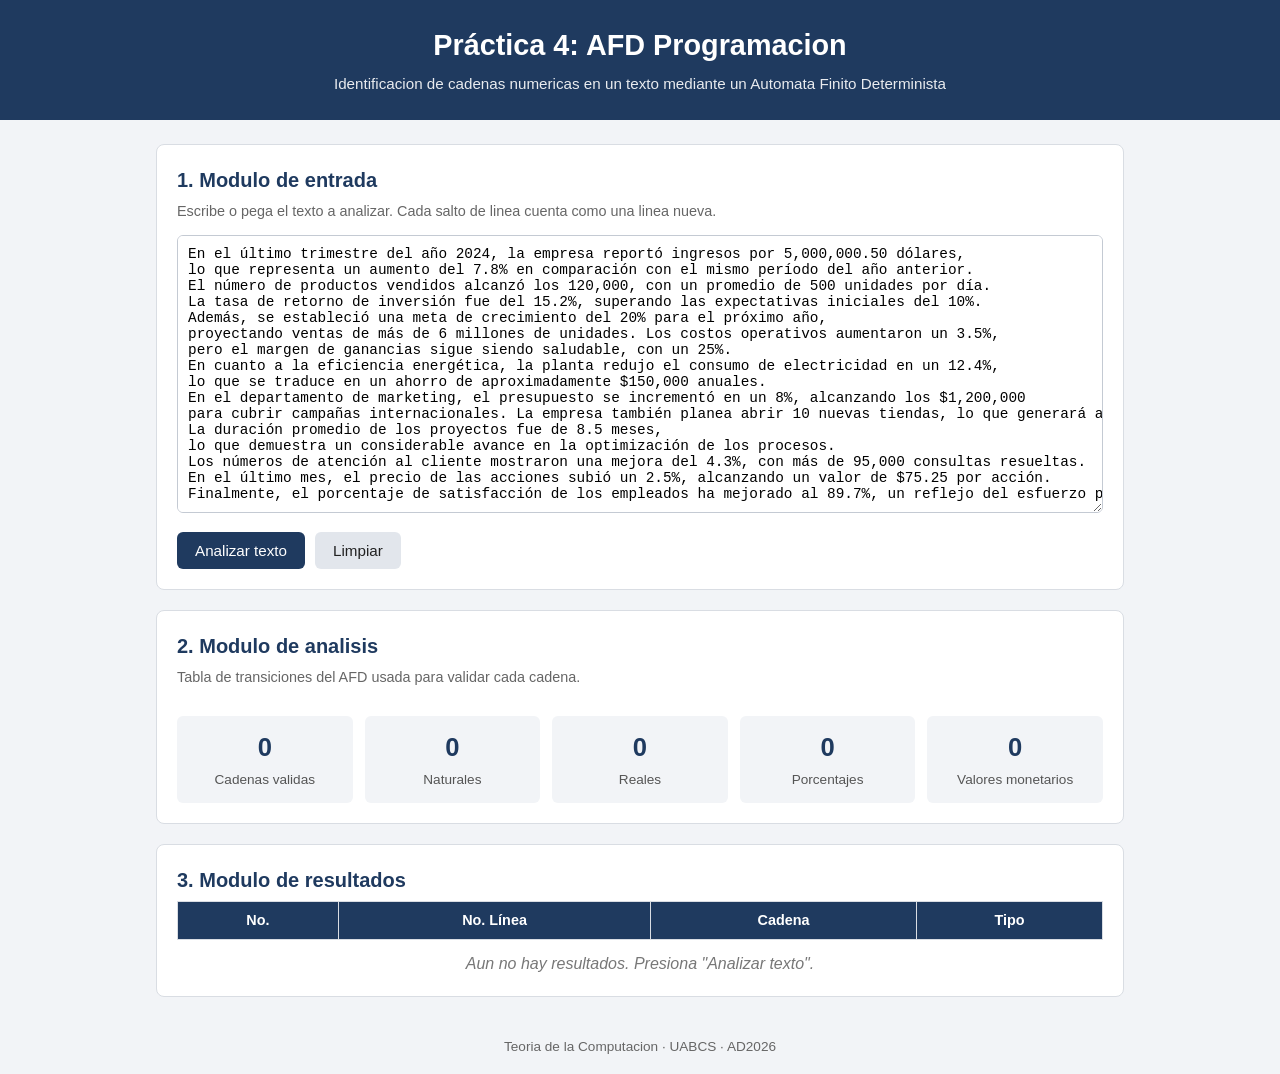
==== index.html @ 0c700735 "Subir archivos" ====
<!doctype html>
<html lang="es">
  <head>
    <meta charset="UTF-8" />
    <meta name="viewport" content="width=device-width, initial-scale=1.0" />
    <title>PR04 - AFD Programación</title>
    <link rel="stylesheet" href="styles.css" />

    <script type="module" src="script.js"></script>
  </head>
  <body>
    <header class="encabezado">
      <h1>Práctica 4: AFD Programacion</h1>
      <p>
        Identificacion de cadenas numericas en un texto mediante un Automata
        Finito Determinista
      </p>
    </header>

    <main class="contenedor">
      <!-- ===================== MODULO DE ENTRADA ===================== -->
      <section class="modulo" id="modulo-entrada">
        <h2>1. Modulo de entrada</h2>
        <p class="ayuda">
          Escribe o pega el texto a analizar. Cada salto de linea cuenta como
          una linea nueva.
        </p>

        <textarea id="texto-entrada" rows="16" wrap="off" spellcheck="false">
En el último trimestre del año 2024, la empresa reportó ingresos por 5,000,000.50 dólares,
lo que representa un aumento del 7.8% en comparación con el mismo período del año anterior.
El número de productos vendidos alcanzó los 120,000, con un promedio de 500 unidades por día.
La tasa de retorno de inversión fue del 15.2%, superando las expectativas iniciales del 10%.
Además, se estableció una meta de crecimiento del 20% para el próximo año,
proyectando ventas de más de 6 millones de unidades. Los costos operativos aumentaron un 3.5%,
pero el margen de ganancias sigue siendo saludable, con un 25%.
En cuanto a la eficiencia energética, la planta redujo el consumo de electricidad en un 12.4%,
lo que se traduce en un ahorro de aproximadamente $150,000 anuales.
En el departamento de marketing, el presupuesto se incrementó en un 8%, alcanzando los $1,200,000
para cubrir campañas internacionales. La empresa también planea abrir 10 nuevas tiendas, lo que generará alrededor de 500 empleos.
La duración promedio de los proyectos fue de 8.5 meses,
lo que demuestra un considerable avance en la optimización de los procesos.
Los números de atención al cliente mostraron una mejora del 4.3%, con más de 95,000 consultas resueltas.
En el último mes, el precio de las acciones subió un 2.5%, alcanzando un valor de $75.25 por acción.
Finalmente, el porcentaje de satisfacción de los empleados ha mejorado al 89.7%, un reflejo del esfuerzo por mantener un entorno laboral saludable.</textarea
        >

        <div class="botones">
          <button type="button" id="btn-analizar" class="btn btn-principal">
            Analizar texto
          </button>
          <button type="button" id="btn-limpiar" class="btn btn-secundario">
            Limpiar
          </button>
        </div>
      </section>

      <!-- ===================== MODULO DE ANALISIS ===================== -->
      <section class="modulo" id="modulo-analisis">
        <h2>2. Modulo de analisis</h2>
        <p class="ayuda">
          Tabla de transiciones del AFD usada para validar cada cadena.
        </p>

        <!-- El JS llena esta tabla con los estados y columnas de símbolos -->
        <div class="tabla-scroll">
          <table id="tabla-transiciones" class="tabla">
            <thead id="transiciones-encabezado"></thead>
            <tbody id="transiciones-cuerpo"></tbody>
          </table>
        </div>

        <div class="resumen">
          <div class="tarjeta">
            <span class="tarjeta-numero" id="total-cadenas">0</span>
            <span class="tarjeta-texto">Cadenas validas</span>
          </div>
          <div class="tarjeta">
            <span class="tarjeta-numero" id="total-naturales">0</span>
            <span class="tarjeta-texto">Naturales</span>
          </div>
          <div class="tarjeta">
            <span class="tarjeta-numero" id="total-reales">0</span>
            <span class="tarjeta-texto">Reales</span>
          </div>
          <div class="tarjeta">
            <span class="tarjeta-numero" id="total-porcentajes">0</span>
            <span class="tarjeta-texto">Porcentajes</span>
          </div>
          <div class="tarjeta">
            <span class="tarjeta-numero" id="total-monetarios">0</span>
            <span class="tarjeta-texto">Valores monetarios</span>
          </div>
        </div>
      </section>

      <!-- ===================== MODULO DE RESULTADOS ===================== -->
      <section class="modulo" id="modulo-resultados">
        <h2>3. Modulo de resultados</h2>

        <div class="tabla-scroll">
          <table id="tabla-resultados" class="tabla">
            <thead>
              <tr>
                <th>No.</th>
                <th>No. Línea</th>
                <th>Cadena</th>
                <th>Tipo</th>
              </tr>
            </thead>
            <tbody id="resultados-cuerpo"></tbody>
          </table>
        </div>

        <p id="mensaje-vacio" class="mensaje-vacio">
          Aun no hay resultados. Presiona "Analizar texto".
        </p>
      </section>
    </main>

    <footer class="pie">
      <p>Teoria de la Computacion · UABCS · AD2026</p>
    </footer>

    <script src="script.js"></script>
  </body>
</html>
---- styles.css ----
* {
  box-sizing: border-box;
  margin: 0;
  padding: 0;
}

body {
  font-family: Arial, Helvetica, sans-serif;
  background-color: #f2f4f7;
  color: #222;
  line-height: 1.5;
}

.encabezado {
  background-color: #1f3a5f;
  color: #fff;
  text-align: center;
  padding: 24px 16px;
}

.encabezado h1 {
  font-size: 1.8rem;
  margin-bottom: 6px;
}

.encabezado p {
  font-size: 0.95rem;
  opacity: 0.9;
}

.pie {
  text-align: center;
  padding: 16px;
  font-size: 0.85rem;
  color: #666;
}

.contenedor {
  max-width: 1000px;
  margin: 24px auto;
  padding: 0 16px;
}

.modulo {
  background-color: #fff;
  border: 1px solid #d9dde3;
  border-radius: 8px;
  padding: 20px;
  margin-bottom: 20px;
}

.modulo h2 {
  font-size: 1.25rem;
  color: #1f3a5f;
  margin-bottom: 6px;
}

.ayuda {
  font-size: 0.9rem;
  color: #666;
  margin-bottom: 12px;
}

#texto-entrada {
  width: 100%;
  font-family: Consolas, 'Courier New', monospace;
  font-size: 0.9rem;
  padding: 10px;
  border: 1px solid #c4cad3;
  border-radius: 6px;
  resize: vertical;
  overflow-x: auto;
}

#texto-entrada:focus {
  outline: none;
  border-color: #1f3a5f;
}

.botones {
  margin-top: 12px;
  display: flex;
  gap: 10px;
}

.btn {
  padding: 10px 18px;
  font-size: 0.95rem;
  border: none;
  border-radius: 6px;
  cursor: pointer;
}

.btn-principal {
  background-color: #1f3a5f;
  color: #fff;
}

.btn-principal:hover {
  background-color: #2c5282;
}

.btn-secundario {
  background-color: #e2e6ec;
  color: #222;
}

.btn-secundario:hover {
  background-color: #cfd5de;
}

.tabla-scroll {
  overflow-x: auto;
}

.tabla {
  width: 100%;
  border-collapse: collapse;
  font-size: 0.9rem;
}

.tabla th,
.tabla td {
  border: 1px solid #d9dde3;
  padding: 8px 10px;
  text-align: center;
}

.tabla th {
  background-color: #1f3a5f;
  color: #fff;
}

.tabla tbody tr:nth-child(even) {
  background-color: #f7f9fb;
}

#tabla-transiciones {
  font-family: Consolas, 'Courier New', monospace;
  font-size: 0.85rem;
}

.estado-inicial {
  font-weight: bold;
}

.estado-final {
  background-color: #e3f2e6;
}

.estado-error {
  color: #b42318;
}

.resumen {
  display: flex;
  flex-wrap: wrap;
  gap: 12px;
  margin-top: 16px;
}

.tarjeta {
  flex: 1 1 150px;
  background-color: #f2f4f7;
  border-radius: 6px;
  padding: 12px;
  text-align: center;
}

.tarjeta-numero {
  display: block;
  font-size: 1.6rem;
  font-weight: bold;
  color: #1f3a5f;
}

.tarjeta-texto {
  font-size: 0.85rem;
  color: #555;
}

.tipo-natural {
  color: #1d4ed8;
  font-weight: bold;
}
.tipo-real {
  color: #7e22ce;
  font-weight: bold;
}
.tipo-porcentaje {
  color: #b45309;
  font-weight: bold;
}
.tipo-monetario {
  color: #15803d;
  font-weight: bold;
}

.mensaje-vacio {
  margin-top: 12px;
  text-align: center;
  color: #777;
  font-style: italic;
}

.oculto {
  display: none;
}
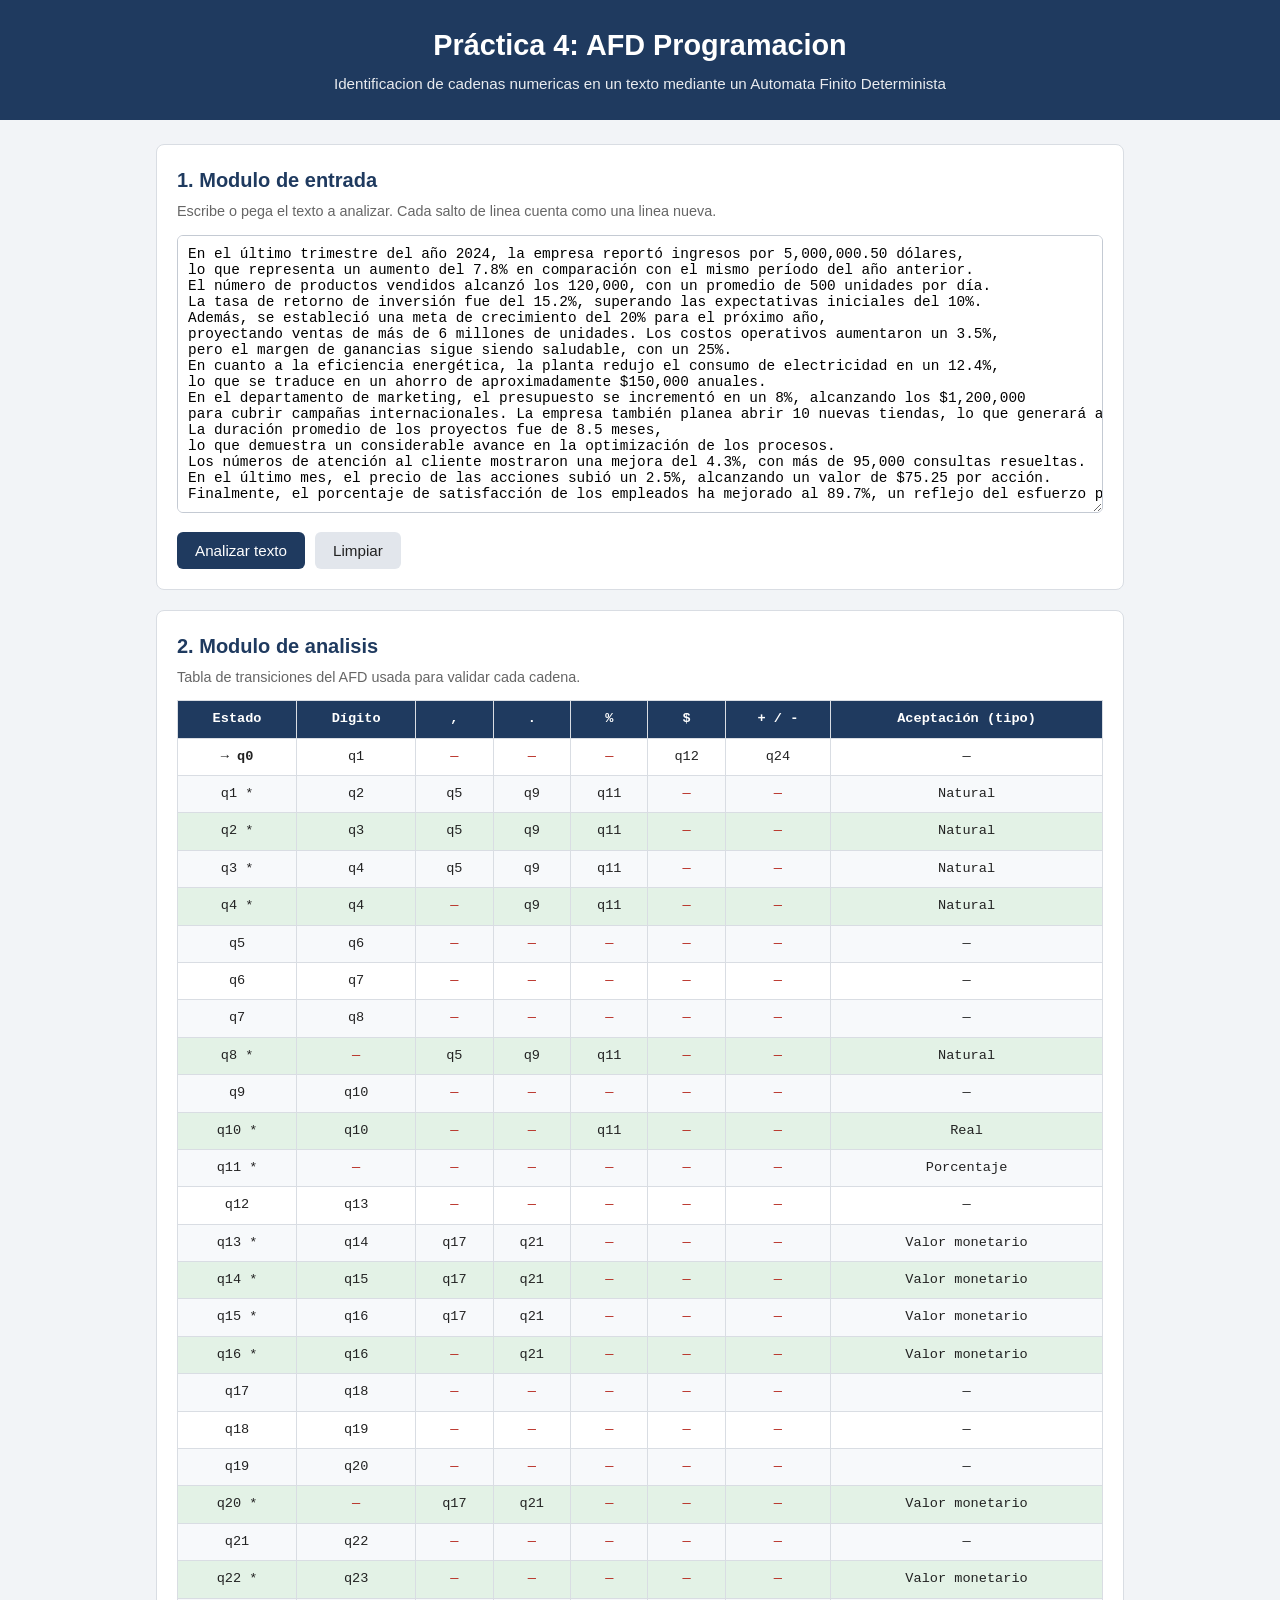
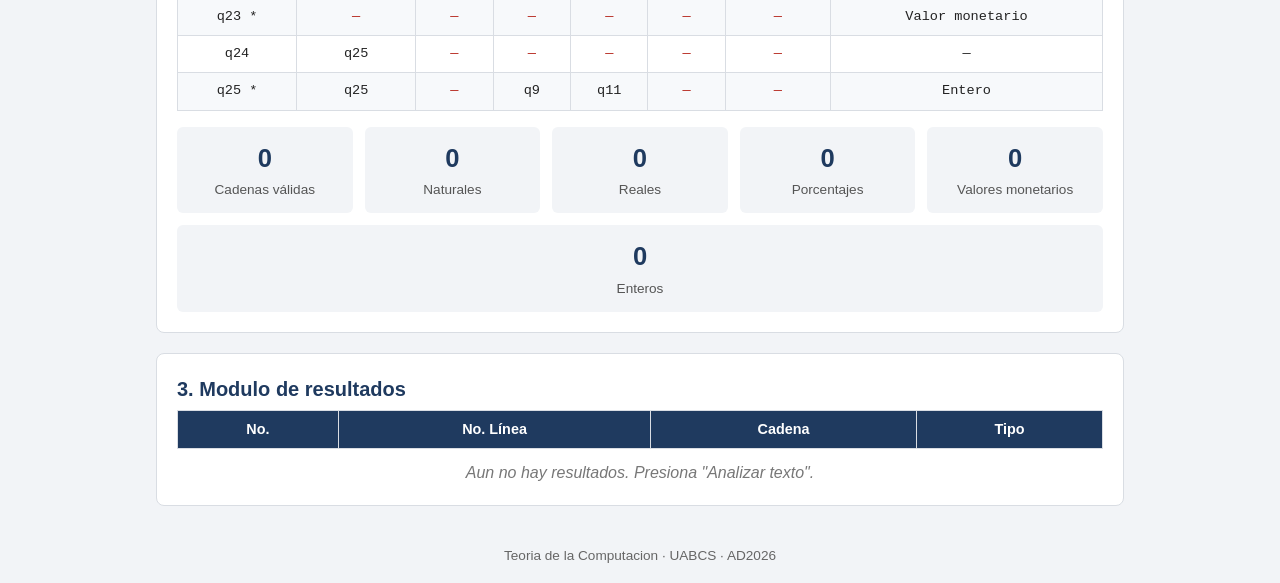
==== commit 8901f7f9: "Implementación de Backend" ====
--- a/index.html
+++ b/index.html
@@ -5,8 +5,6 @@
     <meta name="viewport" content="width=device-width, initial-scale=1.0" />
     <title>PR04 - AFD Programación</title>
     <link rel="stylesheet" href="styles.css" />
-
-    <script type="module" src="script.js"></script>
   </head>
   <body>
     <header class="encabezado">
@@ -70,28 +68,8 @@
           </table>
         </div>
 
-        <div class="resumen">
-          <div class="tarjeta">
-            <span class="tarjeta-numero" id="total-cadenas">0</span>
-            <span class="tarjeta-texto">Cadenas validas</span>
-          </div>
-          <div class="tarjeta">
-            <span class="tarjeta-numero" id="total-naturales">0</span>
-            <span class="tarjeta-texto">Naturales</span>
-          </div>
-          <div class="tarjeta">
-            <span class="tarjeta-numero" id="total-reales">0</span>
-            <span class="tarjeta-texto">Reales</span>
-          </div>
-          <div class="tarjeta">
-            <span class="tarjeta-numero" id="total-porcentajes">0</span>
-            <span class="tarjeta-texto">Porcentajes</span>
-          </div>
-          <div class="tarjeta">
-            <span class="tarjeta-numero" id="total-monetarios">0</span>
-            <span class="tarjeta-texto">Valores monetarios</span>
-          </div>
-        </div>
+        <!-- El JS genera una tarjeta por cada tipo de estado de aceptacion -->
+        <div class="resumen" id="resumen"></div>
       </section>
 
       <!-- ===================== MODULO DE RESULTADOS ===================== -->
--- a/styles.css
+++ b/styles.css
@@ -195,6 +195,10 @@
   color: #15803d;
   font-weight: bold;
 }
+.tipo-entero {
+  color: #be123c;
+  font-weight: bold;
+}
 
 .mensaje-vacio {
   margin-top: 12px;
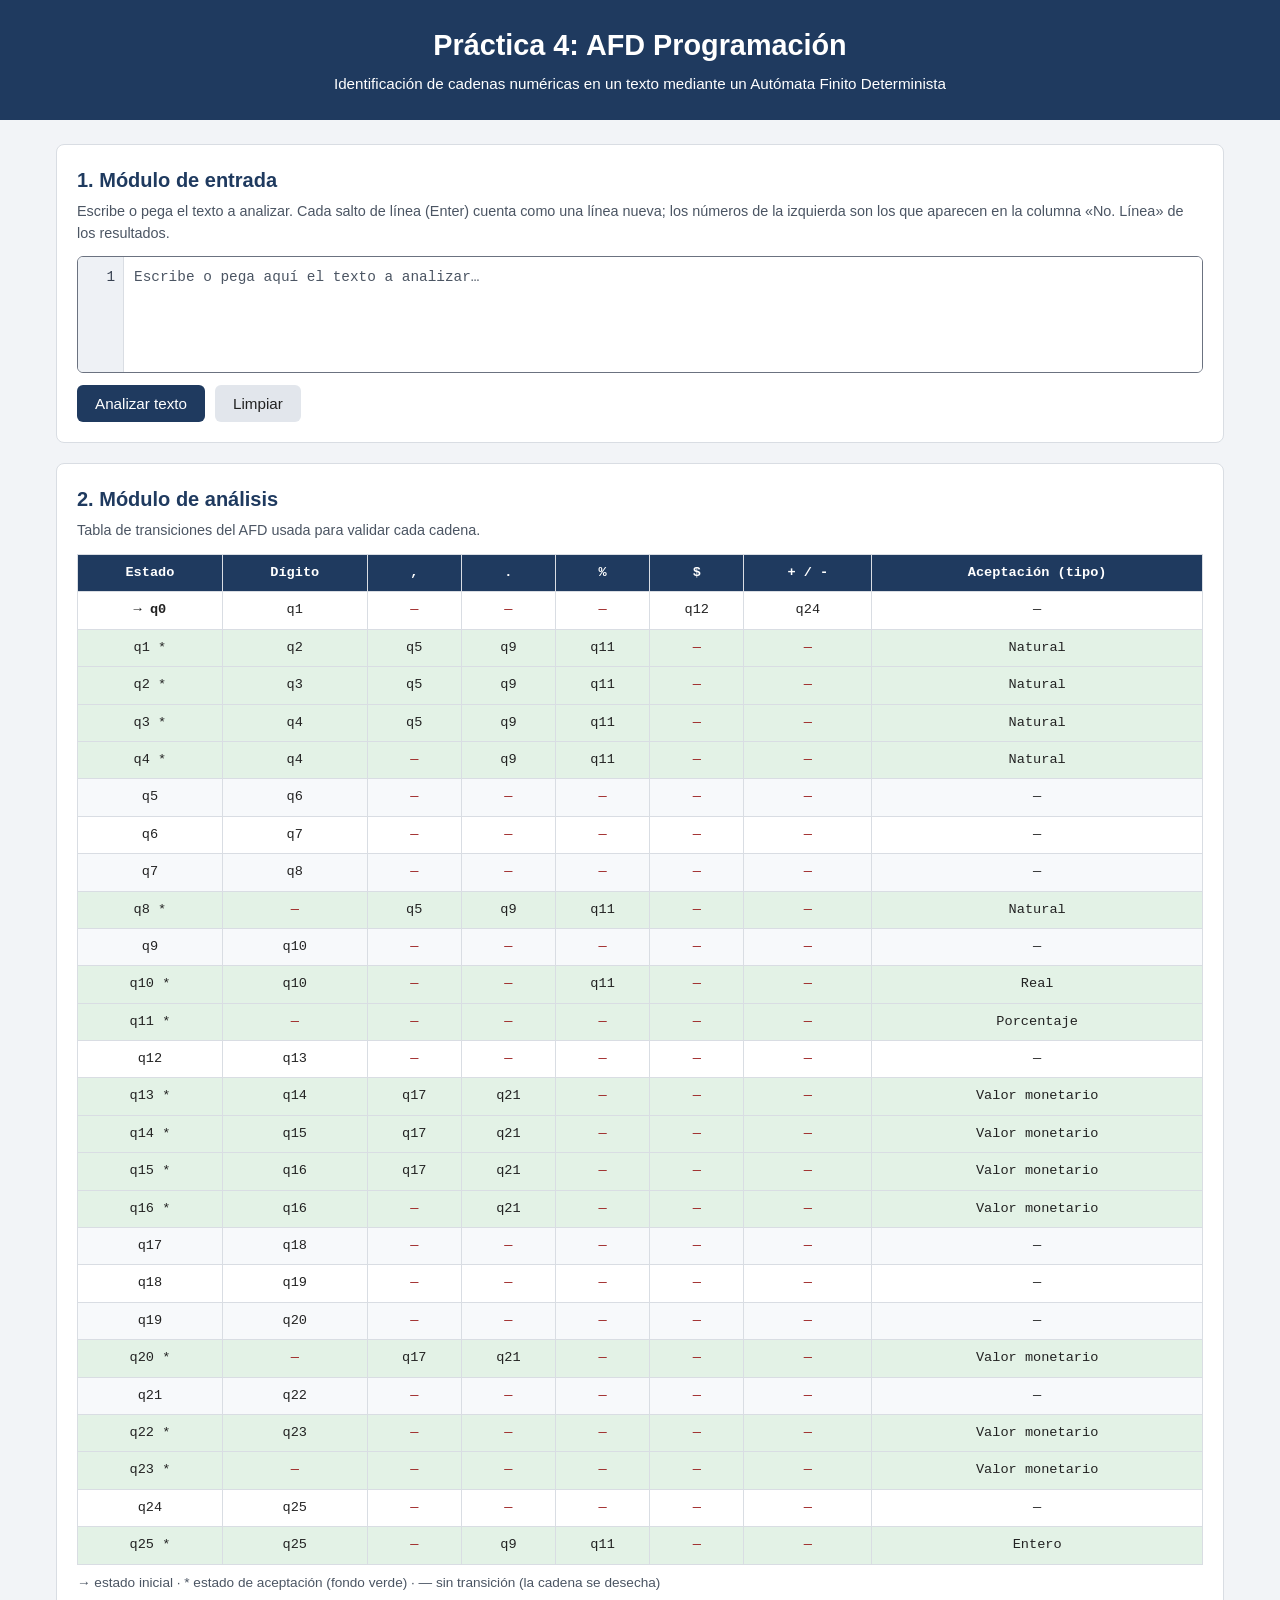
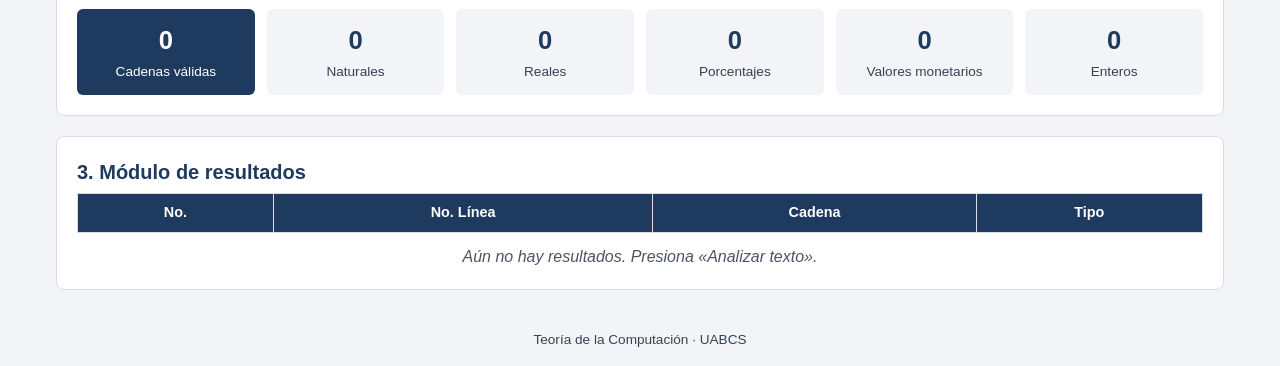
==== commit 4d9ab7fc: "Versión para entregar" ====
--- a/index.html
+++ b/index.html
@@ -8,40 +8,33 @@
   </head>
   <body>
     <header class="encabezado">
-      <h1>Práctica 4: AFD Programacion</h1>
+      <h1>Práctica 4: AFD Programación</h1>
       <p>
-        Identificacion de cadenas numericas en un texto mediante un Automata
+        Identificación de cadenas numéricas en un texto mediante un Autómata
         Finito Determinista
       </p>
     </header>
 
     <main class="contenedor">
-      <!-- ===================== MODULO DE ENTRADA ===================== -->
+      <!-- Módulo de entrada -->
       <section class="modulo" id="modulo-entrada">
-        <h2>1. Modulo de entrada</h2>
+        <h2>1. Módulo de entrada</h2>
         <p class="ayuda">
-          Escribe o pega el texto a analizar. Cada salto de linea cuenta como
-          una linea nueva.
+          Escribe o pega el texto a analizar. Cada salto de línea (Enter) cuenta
+          como una línea nueva; los números de la izquierda son los que aparecen
+          en la columna «No. Línea» de los resultados.
         </p>
 
-        <textarea id="texto-entrada" rows="16" wrap="off" spellcheck="false">
-En el último trimestre del año 2024, la empresa reportó ingresos por 5,000,000.50 dólares,
-lo que representa un aumento del 7.8% en comparación con el mismo período del año anterior.
-El número de productos vendidos alcanzó los 120,000, con un promedio de 500 unidades por día.
-La tasa de retorno de inversión fue del 15.2%, superando las expectativas iniciales del 10%.
-Además, se estableció una meta de crecimiento del 20% para el próximo año,
-proyectando ventas de más de 6 millones de unidades. Los costos operativos aumentaron un 3.5%,
-pero el margen de ganancias sigue siendo saludable, con un 25%.
-En cuanto a la eficiencia energética, la planta redujo el consumo de electricidad en un 12.4%,
-lo que se traduce en un ahorro de aproximadamente $150,000 anuales.
-En el departamento de marketing, el presupuesto se incrementó en un 8%, alcanzando los $1,200,000
-para cubrir campañas internacionales. La empresa también planea abrir 10 nuevas tiendas, lo que generará alrededor de 500 empleos.
-La duración promedio de los proyectos fue de 8.5 meses,
-lo que demuestra un considerable avance en la optimización de los procesos.
-Los números de atención al cliente mostraron una mejora del 4.3%, con más de 95,000 consultas resueltas.
-En el último mes, el precio de las acciones subió un 2.5%, alcanzando un valor de $75.25 por acción.
-Finalmente, el porcentaje de satisfacción de los empleados ha mejorado al 89.7%, un reflejo del esfuerzo por mantener un entorno laboral saludable.</textarea
-        >
+        <div class="editor">
+          <div class="editor-lineas" id="numeros-linea" aria-hidden="true"></div>
+          <textarea
+            id="texto-entrada"
+            spellcheck="false"
+            aria-label="Texto a analizar"
+            placeholder="Escribe o pega aquí el texto a analizar…"
+          ></textarea>
+        </div>
+        <div class="editor-medidor" id="medidor-lineas" aria-hidden="true"></div>
 
         <div class="botones">
           <button type="button" id="btn-analizar" class="btn btn-principal">
@@ -53,28 +46,30 @@
         </div>
       </section>
 
-      <!-- ===================== MODULO DE ANALISIS ===================== -->
+      <!-- Módulo de análisis -->
       <section class="modulo" id="modulo-analisis">
-        <h2>2. Modulo de analisis</h2>
+        <h2>2. Módulo de análisis</h2>
         <p class="ayuda">
           Tabla de transiciones del AFD usada para validar cada cadena.
         </p>
 
-        <!-- El JS llena esta tabla con los estados y columnas de símbolos -->
         <div class="tabla-scroll">
           <table id="tabla-transiciones" class="tabla">
             <thead id="transiciones-encabezado"></thead>
             <tbody id="transiciones-cuerpo"></tbody>
           </table>
         </div>
+        <p class="leyenda">
+          → estado inicial · * estado de aceptación (fondo verde) · — sin
+          transición (la cadena se desecha)
+        </p>
 
-        <!-- El JS genera una tarjeta por cada tipo de estado de aceptacion -->
         <div class="resumen" id="resumen"></div>
       </section>
 
-      <!-- ===================== MODULO DE RESULTADOS ===================== -->
+      <!-- Módulo de resultados -->
       <section class="modulo" id="modulo-resultados">
-        <h2>3. Modulo de resultados</h2>
+        <h2>3. Módulo de resultados</h2>
 
         <div class="tabla-scroll">
           <table id="tabla-resultados" class="tabla">
@@ -91,13 +86,13 @@
         </div>
 
         <p id="mensaje-vacio" class="mensaje-vacio">
-          Aun no hay resultados. Presiona "Analizar texto".
+          Aún no hay resultados. Presiona «Analizar texto».
         </p>
       </section>
     </main>
 
     <footer class="pie">
-      <p>Teoria de la Computacion · UABCS · AD2026</p>
+      <p>Teoría de la Computación · UABCS</p>
     </footer>
 
     <script src="script.js"></script>
--- a/styles.css
+++ b/styles.css
@@ -1,3 +1,27 @@
+/* Paleta accesible (WCAG 2.1): texto AAA y controles 3:1 o más. */
+:root {
+  --azul-marino: #1f3a5f;
+  --azul-hover: #2c5282;
+  --fondo: #f2f4f7;
+  --superficie: #ffffff;
+  --fila-par: #f7f9fb;
+  --fondo-gutter: #eef1f5;
+  --texto: #222222;
+  --texto-secundario: #374151;
+  --texto-ayuda: #4b5563;
+  --borde: #d9dde3;
+  --borde-control: #6b7280;
+  --foco: #2563eb;
+  --aceptacion: #e3f2e6;
+  --error: #991b1b;
+  --natural: #1e40af;
+  --real: #6b21a8;
+  --porcentaje: #7c2d12;
+  --monetario: #15602e;
+  --entero: #9f1239;
+  --fuente-codigo: Consolas, 'Courier New', monospace;
+}
+
 * {
   box-sizing: border-box;
   margin: 0;
@@ -6,13 +30,13 @@
 
 body {
   font-family: Arial, Helvetica, sans-serif;
-  background-color: #f2f4f7;
-  color: #222;
+  background-color: var(--fondo);
+  color: var(--texto);
   line-height: 1.5;
 }
 
 .encabezado {
-  background-color: #1f3a5f;
+  background-color: var(--azul-marino);
   color: #fff;
   text-align: center;
   padding: 24px 16px;
@@ -25,25 +49,24 @@
 
 .encabezado p {
   font-size: 0.95rem;
-  opacity: 0.9;
 }
 
 .pie {
   text-align: center;
   padding: 16px;
   font-size: 0.85rem;
-  color: #666;
+  color: var(--texto-secundario);
 }
 
 .contenedor {
-  max-width: 1000px;
+  max-width: 1200px;
   margin: 24px auto;
   padding: 0 16px;
 }
 
 .modulo {
-  background-color: #fff;
-  border: 1px solid #d9dde3;
+  background-color: var(--superficie);
+  border: 1px solid var(--borde);
   border-radius: 8px;
   padding: 20px;
   margin-bottom: 20px;
@@ -51,32 +74,78 @@
 
 .modulo h2 {
   font-size: 1.25rem;
-  color: #1f3a5f;
+  color: var(--azul-marino);
   margin-bottom: 6px;
 }
 
 .ayuda {
   font-size: 0.9rem;
-  color: #666;
+  color: var(--texto-ayuda);
   margin-bottom: 12px;
+}
+
+/* Editor */
+.editor {
+  display: grid;
+  grid-template-columns: auto 1fr;
+  border: 1px solid var(--borde-control);
+  border-radius: 6px;
+  overflow: hidden;
+}
+
+.editor:focus-within {
+  outline: 2px solid var(--foco);
+  outline-offset: 2px;
+}
+
+.editor-lineas,
+#texto-entrada,
+.editor-medidor {
+  font-family: var(--fuente-codigo);
+  font-size: 0.9rem;
+  line-height: 1.5;
+}
+
+.editor-lineas {
+  background-color: var(--fondo-gutter);
+  color: var(--texto-secundario);
+  border-right: 1px solid var(--borde);
+  padding: 10px 8px 10px 12px;
+  text-align: right;
+  user-select: none;
+  min-width: 3.2em;
 }
 
 #texto-entrada {
   width: 100%;
-  font-family: Consolas, 'Courier New', monospace;
-  font-size: 0.9rem;
+  min-height: 8em;
   padding: 10px;
-  border: 1px solid #c4cad3;
-  border-radius: 6px;
-  resize: vertical;
-  overflow-x: auto;
-}
-
-#texto-entrada:focus {
+  border: none;
   outline: none;
-  border-color: #1f3a5f;
-}
-
+  resize: none;
+  overflow: hidden;
+  white-space: pre-wrap;
+  overflow-wrap: break-word;
+  color: var(--texto);
+  background-color: var(--superficie);
+}
+
+#texto-entrada::placeholder {
+  color: var(--texto-ayuda);
+  opacity: 1;
+}
+
+/* Medidor invisible de líneas */
+.editor-medidor {
+  position: absolute;
+  left: -9999px;
+  top: 0;
+  visibility: hidden;
+  white-space: pre-wrap;
+  overflow-wrap: break-word;
+}
+
+/* Botones */
 .botones {
   margin-top: 12px;
   display: flex;
@@ -91,24 +160,30 @@
   cursor: pointer;
 }
 
+.btn:focus-visible {
+  outline: 2px solid var(--foco);
+  outline-offset: 2px;
+}
+
 .btn-principal {
-  background-color: #1f3a5f;
+  background-color: var(--azul-marino);
   color: #fff;
 }
 
 .btn-principal:hover {
-  background-color: #2c5282;
+  background-color: var(--azul-hover);
 }
 
 .btn-secundario {
   background-color: #e2e6ec;
-  color: #222;
+  color: var(--texto);
 }
 
 .btn-secundario:hover {
   background-color: #cfd5de;
 }
 
+/* Tablas */
 .tabla-scroll {
   overflow-x: auto;
 }
@@ -121,47 +196,53 @@
 
 .tabla th,
 .tabla td {
-  border: 1px solid #d9dde3;
+  border: 1px solid var(--borde);
   padding: 8px 10px;
   text-align: center;
 }
 
 .tabla th {
-  background-color: #1f3a5f;
+  background-color: var(--azul-marino);
   color: #fff;
 }
 
 .tabla tbody tr:nth-child(even) {
-  background-color: #f7f9fb;
+  background-color: var(--fila-par);
 }
 
 #tabla-transiciones {
-  font-family: Consolas, 'Courier New', monospace;
+  font-family: var(--fuente-codigo);
   font-size: 0.85rem;
 }
 
+.leyenda {
+  font-size: 0.85rem;
+  color: var(--texto-ayuda);
+  margin-top: 8px;
+}
+
 .estado-inicial {
   font-weight: bold;
 }
 
-.estado-final {
-  background-color: #e3f2e6;
+.tabla tbody tr.estado-final {
+  background-color: var(--aceptacion);
 }
 
 .estado-error {
-  color: #b42318;
-}
-
+  color: var(--error);
+}
+
+/* Resumen */
 .resumen {
-  display: flex;
-  flex-wrap: wrap;
+  display: grid;
+  grid-template-columns: repeat(auto-fit, minmax(130px, 1fr));
   gap: 12px;
   margin-top: 16px;
 }
 
 .tarjeta {
-  flex: 1 1 150px;
-  background-color: #f2f4f7;
+  background-color: var(--fondo);
   border-radius: 6px;
   padding: 12px;
   text-align: center;
@@ -171,39 +252,49 @@
   display: block;
   font-size: 1.6rem;
   font-weight: bold;
-  color: #1f3a5f;
+  color: var(--azul-marino);
 }
 
 .tarjeta-texto {
   font-size: 0.85rem;
-  color: #555;
-}
-
+  color: var(--texto-secundario);
+}
+
+.tarjeta-total {
+  background-color: var(--azul-marino);
+}
+
+.tarjeta-total .tarjeta-numero,
+.tarjeta-total .tarjeta-texto {
+  color: #fff;
+}
+
+/* Tipos de cadena */
 .tipo-natural {
-  color: #1d4ed8;
+  color: var(--natural);
   font-weight: bold;
 }
 .tipo-real {
-  color: #7e22ce;
+  color: var(--real);
   font-weight: bold;
 }
 .tipo-porcentaje {
-  color: #b45309;
+  color: var(--porcentaje);
   font-weight: bold;
 }
 .tipo-monetario {
-  color: #15803d;
+  color: var(--monetario);
   font-weight: bold;
 }
 .tipo-entero {
-  color: #be123c;
+  color: var(--entero);
   font-weight: bold;
 }
 
 .mensaje-vacio {
   margin-top: 12px;
   text-align: center;
-  color: #777;
+  color: var(--texto-ayuda);
   font-style: italic;
 }
 
